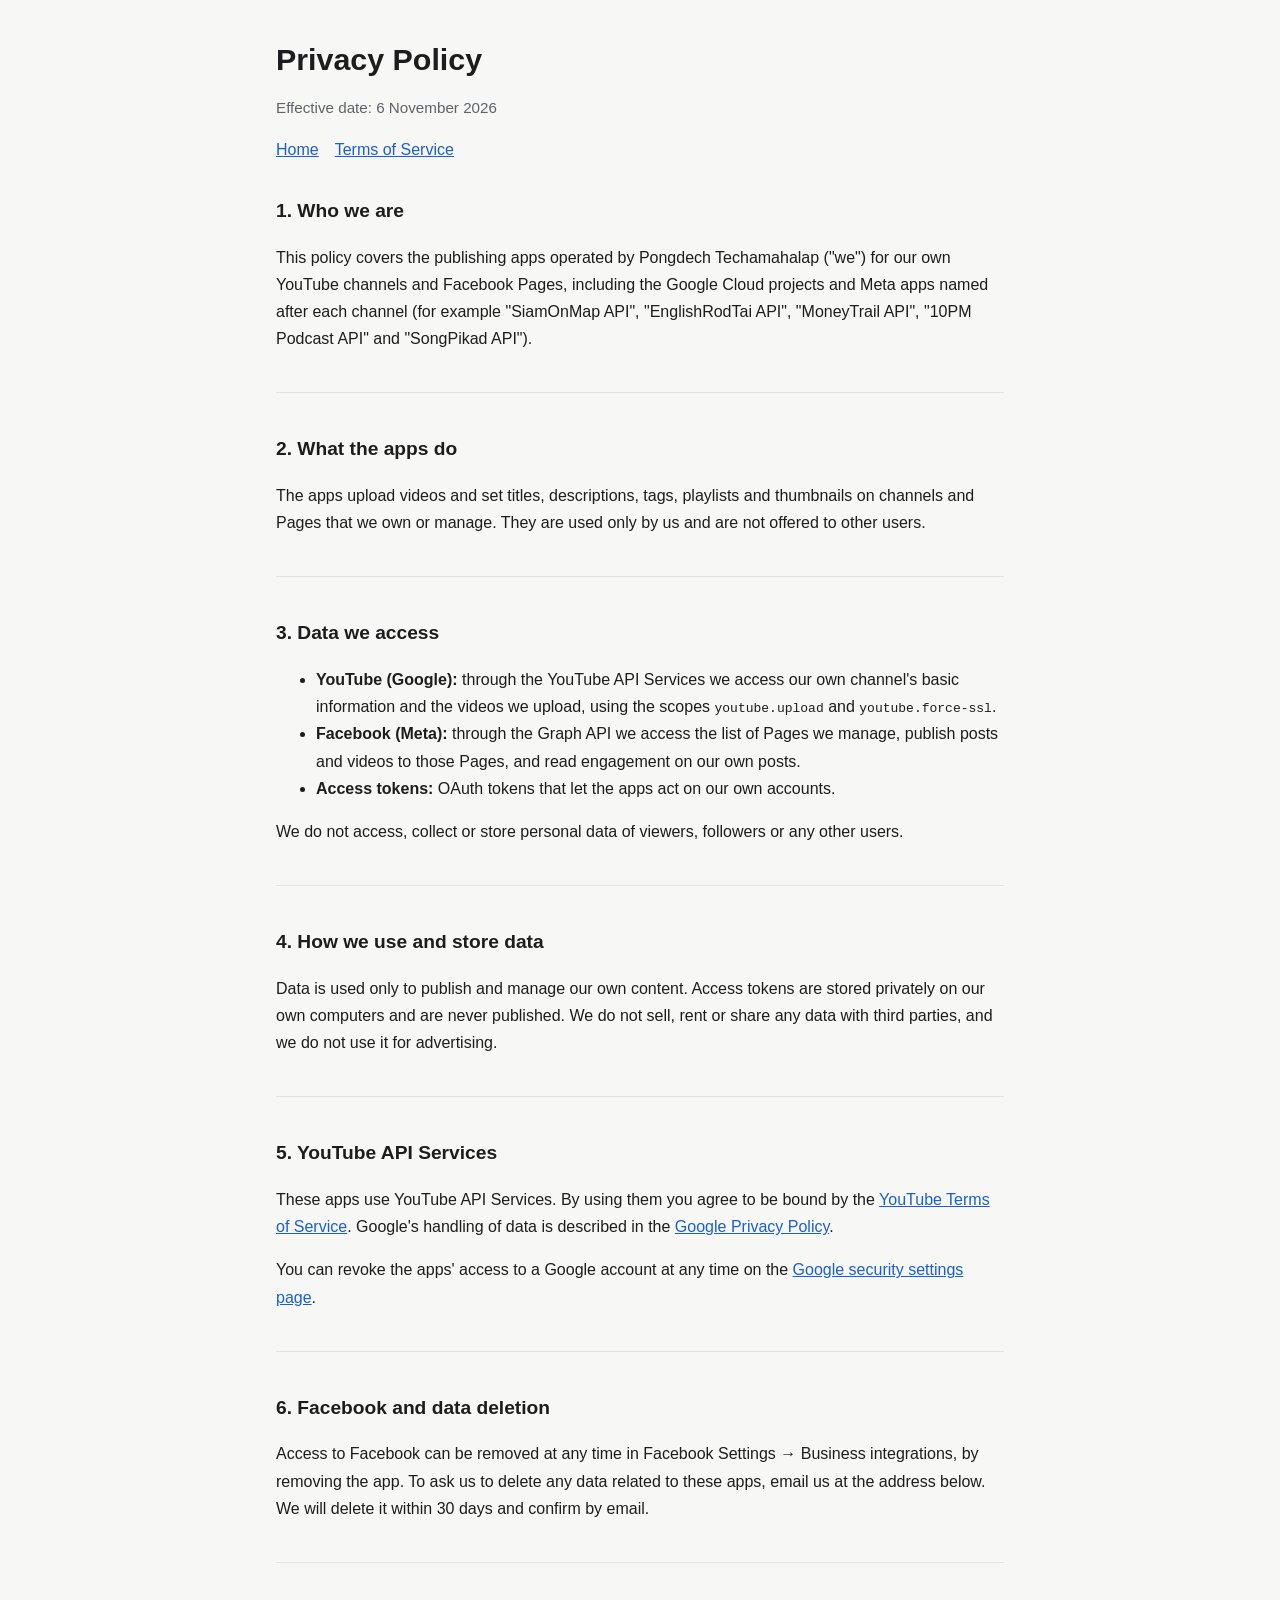
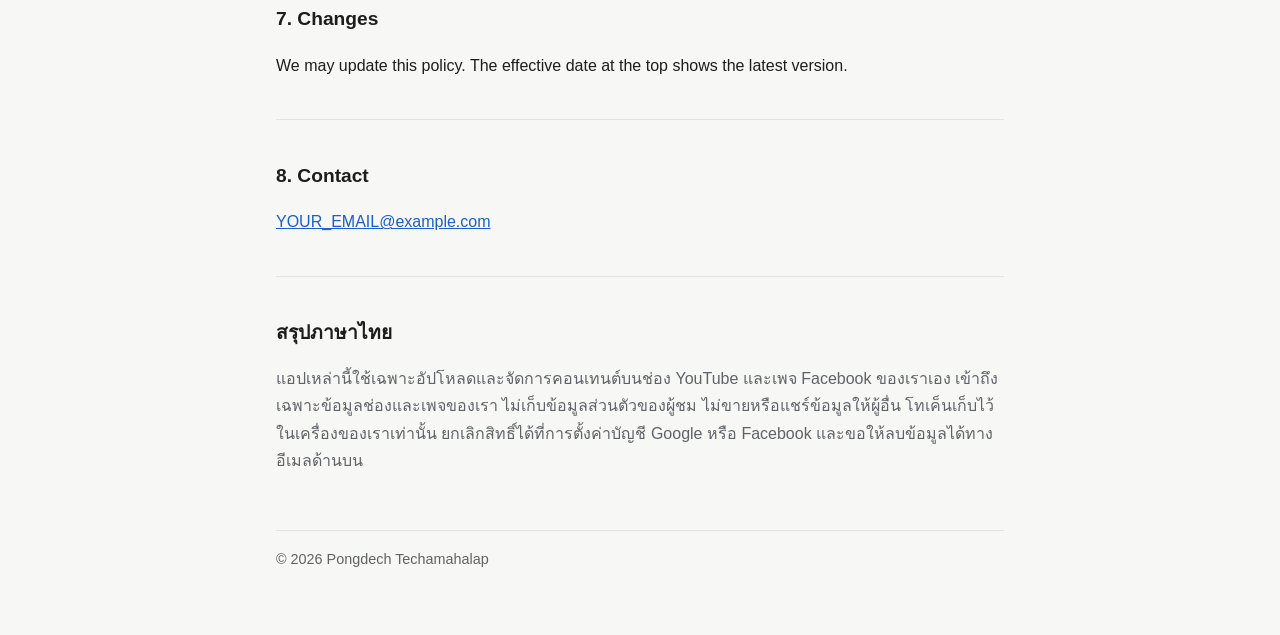
==== privacy.html @ 2888e51d "Add files via upload" ====
<!doctype html>
<html lang="en">
<head>
  <meta charset="utf-8">
  <meta name="viewport" content="width=device-width, initial-scale=1">
  <title>Privacy Policy</title>
  <meta name="description" content="How the Pongdech Channels publishing apps use YouTube and Facebook data.">
  <link rel="stylesheet" href="style.css">
</head>
<body>
<main>
  <header>
    <h1>Privacy Policy</h1>
    <p class="muted">Effective date: 6 November 2026</p>
    <nav>
      <a href="index.html">Home</a>
      <a href="terms.html">Terms of Service</a>
    </nav>
  </header>

  <section>
    <h2>1. Who we are</h2>
    <p>This policy covers the publishing apps operated by Pongdech Techamahalap ("we") for our own YouTube channels and Facebook Pages, including the Google Cloud projects and Meta apps named after each channel (for example "SiamOnMap API", "EnglishRodTai API", "MoneyTrail API", "10PM Podcast API" and "SongPikad API").</p>
  </section>

  <section>
    <h2>2. What the apps do</h2>
    <p>The apps upload videos and set titles, descriptions, tags, playlists and thumbnails on channels and Pages that we own or manage. They are used only by us and are not offered to other users.</p>
  </section>

  <section>
    <h2>3. Data we access</h2>
    <ul>
      <li><strong>YouTube (Google):</strong> through the YouTube API Services we access our own channel's basic information and the videos we upload, using the scopes <code>youtube.upload</code> and <code>youtube.force-ssl</code>.</li>
      <li><strong>Facebook (Meta):</strong> through the Graph API we access the list of Pages we manage, publish posts and videos to those Pages, and read engagement on our own posts.</li>
      <li><strong>Access tokens:</strong> OAuth tokens that let the apps act on our own accounts.</li>
    </ul>
    <p>We do not access, collect or store personal data of viewers, followers or any other users.</p>
  </section>

  <section>
    <h2>4. How we use and store data</h2>
    <p>Data is used only to publish and manage our own content. Access tokens are stored privately on our own computers and are never published. We do not sell, rent or share any data with third parties, and we do not use it for advertising.</p>
  </section>

  <section>
    <h2>5. YouTube API Services</h2>
    <p>These apps use YouTube API Services. By using them you agree to be bound by the <a href="https://www.youtube.com/t/terms">YouTube Terms of Service</a>. Google's handling of data is described in the <a href="https://policies.google.com/privacy">Google Privacy Policy</a>.</p>
    <p>You can revoke the apps' access to a Google account at any time on the <a href="https://myaccount.google.com/connections">Google security settings page</a>.</p>
  </section>

  <section>
    <h2>6. Facebook and data deletion</h2>
    <p>Access to Facebook can be removed at any time in Facebook Settings → Business integrations, by removing the app. To ask us to delete any data related to these apps, email us at the address below. We will delete it within 30 days and confirm by email.</p>
  </section>

  <section>
    <h2>7. Changes</h2>
    <p>We may update this policy. The effective date at the top shows the latest version.</p>
  </section>

  <section>
    <h2>8. Contact</h2>
    <p><a href="mailto:YOUR_EMAIL@example.com">YOUR_EMAIL@example.com</a></p>
  </section>

  <section>
    <h2>สรุปภาษาไทย</h2>
    <p class="th">แอปเหล่านี้ใช้เฉพาะอัปโหลดและจัดการคอนเทนต์บนช่อง YouTube และเพจ Facebook ของเราเอง เข้าถึงเฉพาะข้อมูลช่องและเพจของเรา ไม่เก็บข้อมูลส่วนตัวของผู้ชม ไม่ขายหรือแชร์ข้อมูลให้ผู้อื่น โทเค็นเก็บไว้ในเครื่องของเราเท่านั้น ยกเลิกสิทธิ์ได้ที่การตั้งค่าบัญชี Google หรือ Facebook และขอให้ลบข้อมูลได้ทางอีเมลด้านบน</p>
  </section>

  <footer>© 2026 Pongdech Techamahalap</footer>
</main>
</body>
</html>
---- style.css ----
:root {
  --bg: #f7f7f5;
  --card: #ffffff;
  --text: #1d1d1f;
  --muted: #5f6368;
  --line: #e3e3e0;
  --accent: #1a5fd0;
}
@media (prefers-color-scheme: dark) {
  :root {
    --bg: #141416;
    --card: #1e1e21;
    --text: #ececec;
    --muted: #a0a0a6;
    --line: #2e2e33;
    --accent: #7aa7ff;
  }
}
* { box-sizing: border-box; }
body {
  margin: 0;
  background: var(--bg);
  color: var(--text);
  font-family: -apple-system, BlinkMacSystemFont, "Segoe UI", "Noto Sans Thai", Sarabun, sans-serif;
  line-height: 1.7;
}
main { max-width: 760px; margin: 0 auto; padding: 40px 16px 64px; }
header { margin-bottom: 32px; }
h1 { font-size: 1.9rem; line-height: 1.3; margin: 0 0 8px; }
h2 { font-size: 1.2rem; margin: 32px 0 8px; }
p, li { color: var(--text); }
.muted { color: var(--muted); font-size: 0.95rem; }
a { color: var(--accent); }
nav { display: flex; gap: 16px; flex-wrap: wrap; margin-top: 12px; }
.channels { display: grid; grid-template-columns: repeat(auto-fill, minmax(200px, 1fr)); gap: 12px; padding: 0; list-style: none; }
.channels li { background: var(--card); border: 1px solid var(--line); border-radius: 10px; padding: 14px 16px; }
.channels strong { display: block; }
.th { color: var(--muted); }
section + section { border-top: 1px solid var(--line); margin-top: 40px; padding-top: 8px; }
footer { margin-top: 56px; padding-top: 16px; border-top: 1px solid var(--line); color: var(--muted); font-size: 0.9rem; }
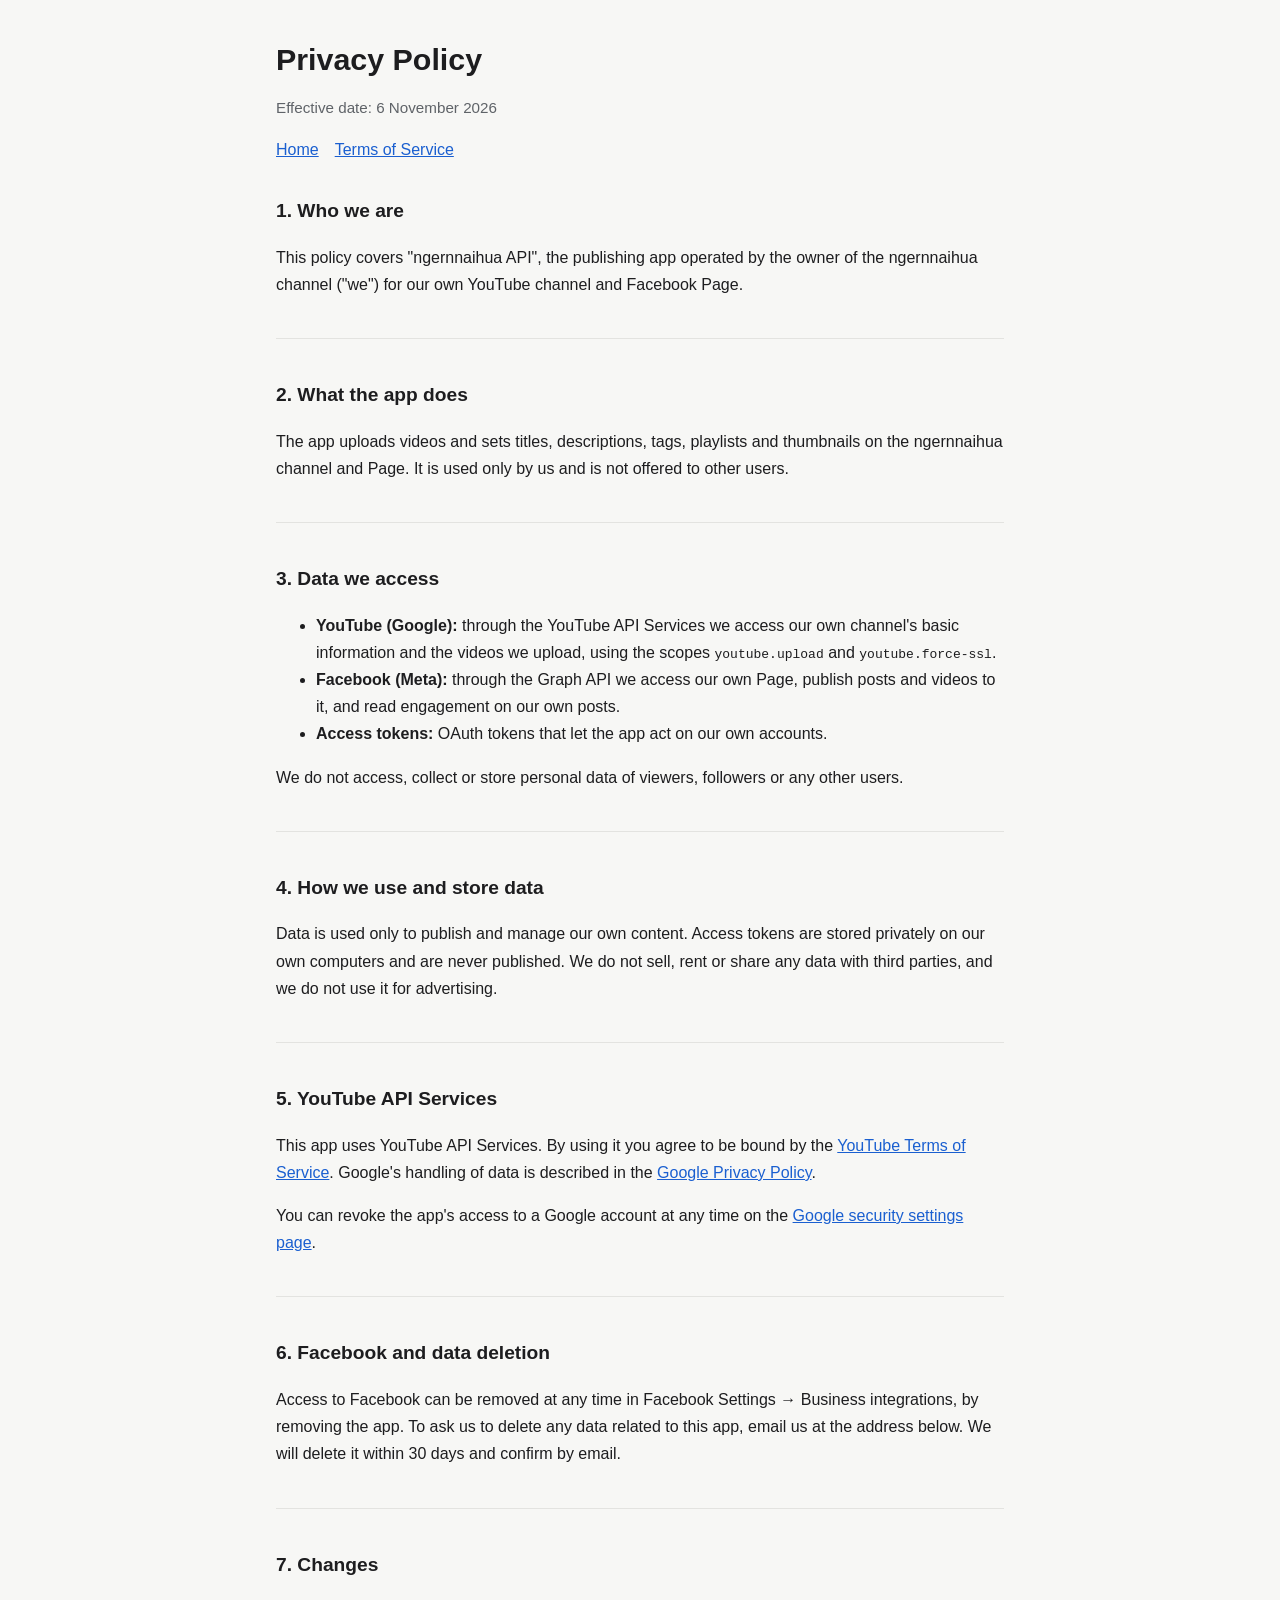
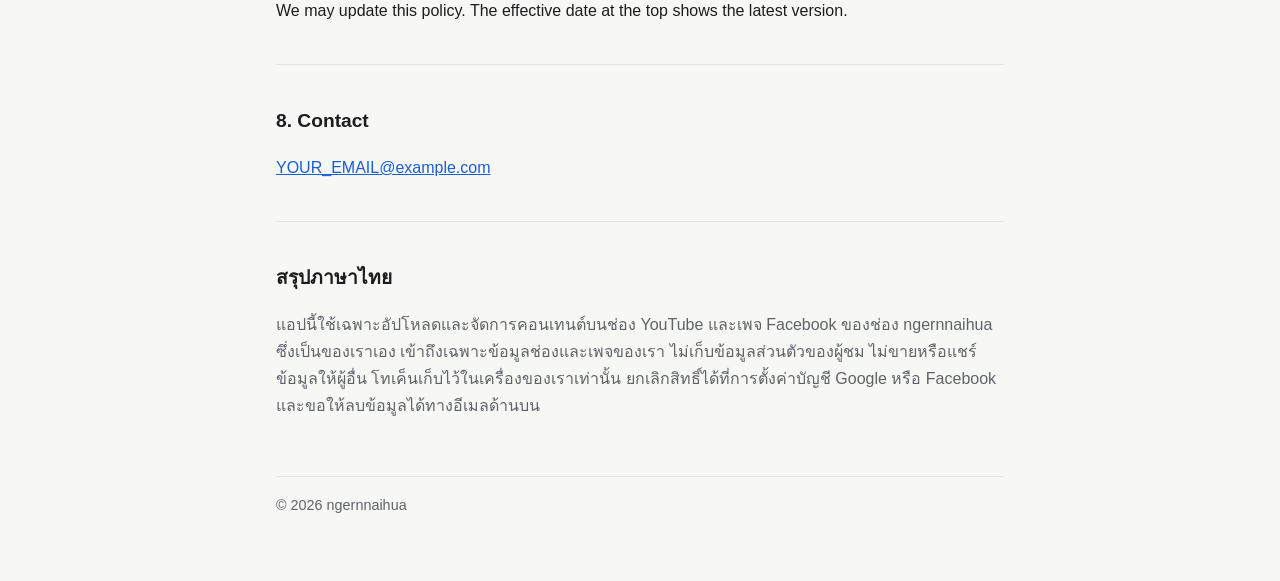
==== commit 8a21e77c: "Add files via upload" ====
--- a/privacy.html
+++ b/privacy.html
@@ -4,7 +4,7 @@
   <meta charset="utf-8">
   <meta name="viewport" content="width=device-width, initial-scale=1">
   <title>Privacy Policy</title>
-  <meta name="description" content="How the Pongdech Channels publishing apps use YouTube and Facebook data.">
+  <meta name="description" content="How the ngernnaihua publishing app uses YouTube and Facebook data.">
   <link rel="stylesheet" href="style.css">
 </head>
 <body>
@@ -20,20 +20,20 @@
 
   <section>
     <h2>1. Who we are</h2>
-    <p>This policy covers the publishing apps operated by Pongdech Techamahalap ("we") for our own YouTube channels and Facebook Pages, including the Google Cloud projects and Meta apps named after each channel (for example "SiamOnMap API", "EnglishRodTai API", "MoneyTrail API", "10PM Podcast API" and "SongPikad API").</p>
+    <p>This policy covers "ngernnaihua API", the publishing app operated by the owner of the ngernnaihua channel ("we") for our own YouTube channel and Facebook Page.</p>
   </section>
 
   <section>
-    <h2>2. What the apps do</h2>
-    <p>The apps upload videos and set titles, descriptions, tags, playlists and thumbnails on channels and Pages that we own or manage. They are used only by us and are not offered to other users.</p>
+    <h2>2. What the app does</h2>
+    <p>The app uploads videos and sets titles, descriptions, tags, playlists and thumbnails on the ngernnaihua channel and Page. It is used only by us and is not offered to other users.</p>
   </section>
 
   <section>
     <h2>3. Data we access</h2>
     <ul>
       <li><strong>YouTube (Google):</strong> through the YouTube API Services we access our own channel's basic information and the videos we upload, using the scopes <code>youtube.upload</code> and <code>youtube.force-ssl</code>.</li>
-      <li><strong>Facebook (Meta):</strong> through the Graph API we access the list of Pages we manage, publish posts and videos to those Pages, and read engagement on our own posts.</li>
-      <li><strong>Access tokens:</strong> OAuth tokens that let the apps act on our own accounts.</li>
+      <li><strong>Facebook (Meta):</strong> through the Graph API we access our own Page, publish posts and videos to it, and read engagement on our own posts.</li>
+      <li><strong>Access tokens:</strong> OAuth tokens that let the app act on our own accounts.</li>
     </ul>
     <p>We do not access, collect or store personal data of viewers, followers or any other users.</p>
   </section>
@@ -45,13 +45,13 @@
 
   <section>
     <h2>5. YouTube API Services</h2>
-    <p>These apps use YouTube API Services. By using them you agree to be bound by the <a href="https://www.youtube.com/t/terms">YouTube Terms of Service</a>. Google's handling of data is described in the <a href="https://policies.google.com/privacy">Google Privacy Policy</a>.</p>
-    <p>You can revoke the apps' access to a Google account at any time on the <a href="https://myaccount.google.com/connections">Google security settings page</a>.</p>
+    <p>This app uses YouTube API Services. By using it you agree to be bound by the <a href="https://www.youtube.com/t/terms">YouTube Terms of Service</a>. Google's handling of data is described in the <a href="https://policies.google.com/privacy">Google Privacy Policy</a>.</p>
+    <p>You can revoke the app's access to a Google account at any time on the <a href="https://myaccount.google.com/connections">Google security settings page</a>.</p>
   </section>
 
   <section>
     <h2>6. Facebook and data deletion</h2>
-    <p>Access to Facebook can be removed at any time in Facebook Settings → Business integrations, by removing the app. To ask us to delete any data related to these apps, email us at the address below. We will delete it within 30 days and confirm by email.</p>
+    <p>Access to Facebook can be removed at any time in Facebook Settings → Business integrations, by removing the app. To ask us to delete any data related to this app, email us at the address below. We will delete it within 30 days and confirm by email.</p>
   </section>
 
   <section>
@@ -66,10 +66,10 @@
 
   <section>
     <h2>สรุปภาษาไทย</h2>
-    <p class="th">แอปเหล่านี้ใช้เฉพาะอัปโหลดและจัดการคอนเทนต์บนช่อง YouTube และเพจ Facebook ของเราเอง เข้าถึงเฉพาะข้อมูลช่องและเพจของเรา ไม่เก็บข้อมูลส่วนตัวของผู้ชม ไม่ขายหรือแชร์ข้อมูลให้ผู้อื่น โทเค็นเก็บไว้ในเครื่องของเราเท่านั้น ยกเลิกสิทธิ์ได้ที่การตั้งค่าบัญชี Google หรือ Facebook และขอให้ลบข้อมูลได้ทางอีเมลด้านบน</p>
+    <p class="th">แอปนี้ใช้เฉพาะอัปโหลดและจัดการคอนเทนต์บนช่อง YouTube และเพจ Facebook ของช่อง ngernnaihua ซึ่งเป็นของเราเอง เข้าถึงเฉพาะข้อมูลช่องและเพจของเรา ไม่เก็บข้อมูลส่วนตัวของผู้ชม ไม่ขายหรือแชร์ข้อมูลให้ผู้อื่น โทเค็นเก็บไว้ในเครื่องของเราเท่านั้น ยกเลิกสิทธิ์ได้ที่การตั้งค่าบัญชี Google หรือ Facebook และขอให้ลบข้อมูลได้ทางอีเมลด้านบน</p>
   </section>
 
-  <footer>© 2026 Pongdech Techamahalap</footer>
+  <footer>© 2026 ngernnaihua</footer>
 </main>
 </body>
 </html>
